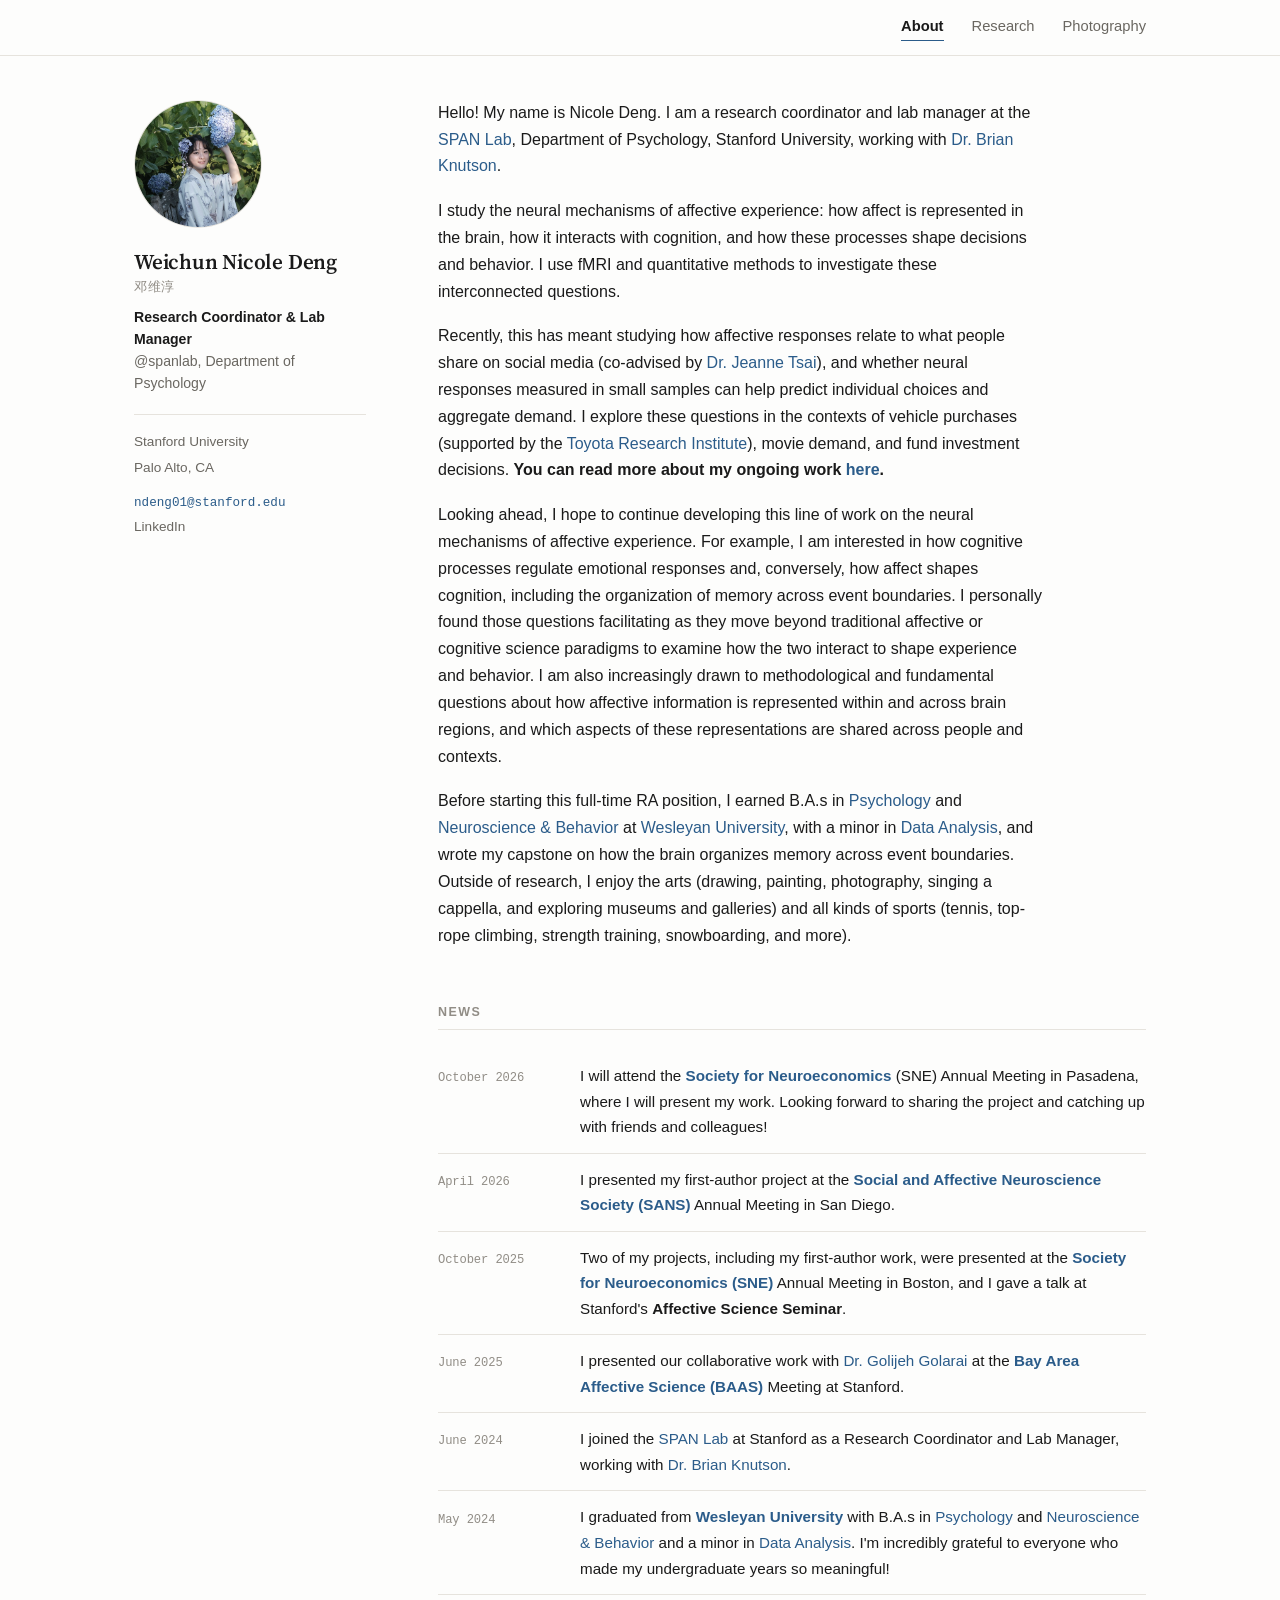
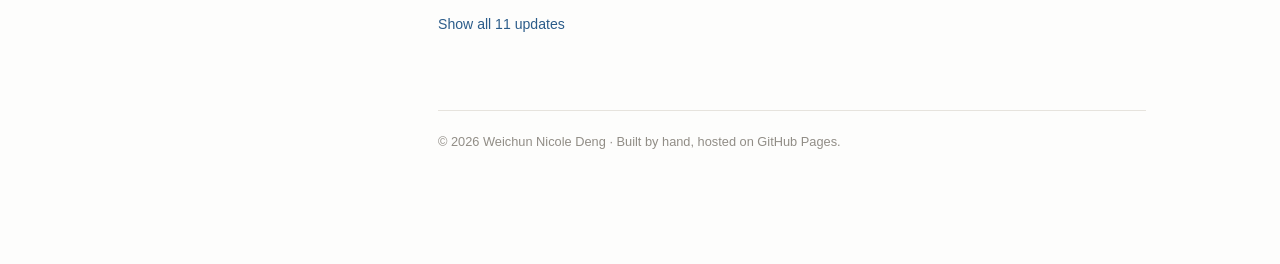
==== index.html @ aeb5d816 "sync content from Notion" ====
<!DOCTYPE html>
<html lang="en">
<head>
<meta charset="utf-8">
<meta name="viewport" content="width=device-width, initial-scale=1">
<title>Weichun Nicole Deng</title>
<meta name="description" content="Weichun Nicole Deng (邓维淳) — research coordinator at Stanford University, studying affect, emotion regulation, and neuroforecasting of real-world behavior.">
<meta name="author" content="Weichun Nicole Deng">
<meta property="og:type" content="profile">
<meta property="og:title" content="Weichun Nicole Deng">
<meta property="og:description" content="邓维淳 · Affective neuroscience · Stanford University">
<meta property="og:image" content="assets/og-image.png">
<meta name="twitter:card" content="summary_large_image">
<link rel="icon" href="assets/favicon.svg" type="image/svg+xml">
<link rel="preconnect" href="https://fonts.googleapis.com">
<link rel="preconnect" href="https://fonts.gstatic.com" crossorigin>
<link href="https://fonts.googleapis.com/css2?family=Source+Serif+4:ital,opsz,wght@0,8..60,400;0,8..60,600;1,8..60,400&display=swap" rel="stylesheet">
<link rel="stylesheet" href="assets/css/style.css">
<script type="application/ld+json">
{
  "@context": "https://schema.org",
  "@type": "Person",
  "name": "Weichun Nicole Deng",
  "alternateName": ["Nicole Deng", "邓维淳"],
  "jobTitle": "Research Coordinator & Lab Manager",
  "affiliation": {
    "@type": "Organization",
    "name": "SPAN Lab, Department of Psychology, Stanford University"
  },
  "alumniOf": { "@type": "CollegeOrUniversity", "name": "Wesleyan University" },
  "email": "ndeng01@stanford.edu",
  "sameAs": [
    "https://profiles.stanford.edu/weichun-deng",
    "https://www.linkedin.com/in/nicole-deng-7b87b3229/"
  ],
  "knowsAbout": ["Affective neuroscience", "fMRI", "Emotion regulation", "Neuroforecasting"]
}
</script>
</head>
<body data-page="about">
<a class="skip-link" href="#main">Skip to content</a>

<header class="topbar">
  <nav class="topbar-inner" id="topnav" aria-label="Main"></nav>
</header>

<div class="layout">
  <aside class="sidebar" id="sidebar"></aside>

  <main class="content" id="main">
    <section class="section">
      <p>
        Hello! My name is Nicole Deng. I am a research coordinator and lab manager at the
        <a href="https://spanlab.stanford.edu" target="_blank" rel="noopener">SPAN Lab</a>,
        Department of Psychology, Stanford University, working with
        <a href="https://stanford.edu/~knutson/" target="_blank" rel="noopener">Dr. Brian Knutson</a>.
      </p>
      <p>
        I study the neural mechanisms of affective experience: how affect is represented in the
        brain, how it interacts with cognition, and how these processes shape decisions and
        behavior. I use fMRI and quantitative methods to investigate these interconnected
        questions.
      </p>
      <p>
        Recently, this has meant studying how affective responses relate to what people share on
        social media (co-advised by
        <a href="https://psychology.stanford.edu/people/jeanne-l-tsai" target="_blank" rel="noopener">Dr. Jeanne Tsai</a>),
        and whether neural responses measured in small samples can help predict individual choices
        and aggregate demand. I explore these questions in the contexts of vehicle purchases
        (supported by the
        <a href="https://www.tri.global/our-work/human-centered-ai" target="_blank" rel="noopener">Toyota Research Institute</a>),
        movie demand, and fund investment decisions.
        <strong>You can read more about my ongoing work <a href="research.html">here</a>.</strong>
      </p>
      <p>
        Looking ahead, I hope to continue developing this line of work on the neural mechanisms of
        affective experience. For example, I am interested in how cognitive processes regulate
        emotional responses and, conversely, how affect shapes cognition, including the
        organization of memory across event boundaries. I personally found those questions
        facilitating as they move beyond traditional affective or cognitive science paradigms to
        examine how the two interact to shape experience and behavior. I am also increasingly
        drawn to methodological and fundamental questions about how affective information is
        represented within and across brain regions, and which aspects of these representations
        are shared across people and contexts.
      </p>
      <p>
        Before starting this full-time RA position, I earned B.A.s in
        <a href="https://www.wesleyan.edu/academics/departments/psychology/" target="_blank" rel="noopener">Psychology</a>
        and <a href="https://www.wesleyan.edu/nsb/" target="_blank" rel="noopener">Neuroscience &amp; Behavior</a>
        at <a href="https://www.wesleyan.edu" target="_blank" rel="noopener">Wesleyan University</a>, with a minor in
        <a href="https://www.wesleyan.edu/qac/data-analysis-minor.html" target="_blank" rel="noopener">Data Analysis</a>,
        and wrote my capstone on how the brain organizes memory across event boundaries. Outside
        of research, I enjoy the arts (drawing, painting, photography, singing a cappella, and
        exploring museums and galleries) and all kinds of sports (tennis, top-rope climbing,
        strength training, snowboarding, and more).
      </p>
    </section>

    <section class="section">
      <h2 class="section-heading">News</h2>
      <div id="news"></div>
    </section>

    <footer class="footer">
      <p>© <span id="year"></span> Weichun Nicole Deng · Built by hand, hosted on GitHub Pages.</p>
    </footer>
  </main>
</div>

<script src="data/site.js"></script>
<script src="data/news.js"></script>
<script src="assets/js/site.js"></script>
</body>
</html>
---- assets/css/style.css ----
/* ==========================================================================
   Weichun Nicole Deng — personal academic site
   Design tokens live in :root. Change --accent here and the whole site follows.
   ========================================================================== */

:root {
  --bg: #fdfdfc;
  --surface: #ffffff;
  --text: #1a1a1a;
  --muted: #6a6761;
  --faint: #918d86;
  --line: #e6e3dd;
  --line-strong: #d5d1c9;
  --accent: #2b5c8a;
  --accent-soft: #eaf1f8;
  --shadow: 0 1px 2px rgba(0, 0, 0, .04), 0 8px 24px rgba(0, 0, 0, .05);

  --serif: "Source Serif 4", Georgia, "Times New Roman", serif;
  --sans: -apple-system, BlinkMacSystemFont, "Segoe UI", "Helvetica Neue",
          "PingFang SC", "Hiragino Sans GB", Arial, sans-serif;
  --mono: ui-monospace, SFMono-Regular, "SF Mono", Menlo, monospace;

  --measure: 68ch;
  --radius: 6px;
}

@media (prefers-color-scheme: dark) {
  :root:not([data-theme="light"]) {
    --bg: #16171a;
    --surface: #1c1e22;
    --text: #e8e6e1;
    --muted: #a09c95;
    --faint: #7d7973;
    --line: #2c2f34;
    --line-strong: #3a3e44;
    --accent: #8fb8dd;
    --accent-soft: #1b242f;
    --shadow: 0 1px 2px rgba(0, 0, 0, .3), 0 8px 24px rgba(0, 0, 0, .25);
  }
}

:root[data-theme="dark"] {
  --bg: #16171a;
  --surface: #1c1e22;
  --text: #e8e6e1;
  --muted: #a09c95;
  --faint: #7d7973;
  --line: #2c2f34;
  --line-strong: #3a3e44;
  --accent: #8fb8dd;
  --accent-soft: #1b242f;
  --shadow: 0 1px 2px rgba(0, 0, 0, .3), 0 8px 24px rgba(0, 0, 0, .25);
}

/* --------------------------------------------------------------- base ---- */

*, *::before, *::after { box-sizing: border-box; }

/* 必须在所有 display 规则之前生效，否则 hidden 属性会被 .news-item{display:grid} 之类覆盖 */
[hidden] { display: none !important; }

body {
  margin: 0;
  background: var(--bg);
  color: var(--text);
  font-family: var(--sans);
  font-size: 16px;
  line-height: 1.68;
  -webkit-font-smoothing: antialiased;
  text-rendering: optimizeLegibility;
}

img { max-width: 100%; height: auto; display: block; }

a {
  color: var(--accent);
  text-decoration: none;
  border-bottom: 1px solid transparent;
  transition: border-color .15s ease, color .15s ease;
}
a:hover { border-bottom-color: currentColor; }

a:focus-visible,
button:focus-visible {
  outline: 2px solid var(--accent);
  outline-offset: 3px;
  border-radius: 2px;
}

h1, h2, h3, h4 {
  font-family: var(--serif);
  font-weight: 600;
  line-height: 1.25;
  letter-spacing: -.01em;
  color: var(--text);
}

p { margin: 0 0 1.1em; max-width: var(--measure); }
p:last-child { margin-bottom: 0; }

.skip-link {
  position: absolute;
  left: -9999px;
  top: 0;
  background: var(--surface);
  color: var(--text);
  padding: 10px 16px;
  z-index: 100;
  border: 1px solid var(--line-strong);
  border-radius: var(--radius);
}
.skip-link:focus { left: 12px; top: 12px; }

/* ------------------------------------------------------------- topbar ---- */

.topbar {
  position: sticky;
  top: 0;
  z-index: 20;
  background: var(--bg);
  border-bottom: 1px solid var(--line);
}

.topbar-inner {
  max-width: 1060px;
  margin: 0 auto;
  padding-block: 14px;
  padding-inline: 24px;
  display: flex;
  flex-wrap: wrap;
  justify-content: flex-end;
  gap: 2px 28px;
}

.topbar a {
  font-size: .92rem;
  color: var(--muted);
  border-bottom: 1px solid transparent;
  padding-bottom: 1px;
}
.topbar a:hover { color: var(--text); border-bottom-color: transparent; }
.topbar a[aria-current="page"] {
  color: var(--text);
  font-weight: 600;
  border-bottom-color: var(--accent);
}

/* ------------------------------------------------------------- layout ---- */

.layout {
  display: grid;
  grid-template-columns: 232px minmax(0, 1fr);
  gap: 72px;
  max-width: 1060px;
  margin: 0 auto;
  padding-block: 44px 112px;
  padding-inline: 24px;
}

.sidebar {
  position: sticky;
  top: 80px;
  align-self: start;
}

.content { min-width: 0; }

/* ------------------------------------------------------------ sidebar ---- */

.portrait {
  width: 128px;
  height: 128px;
  border-radius: 50%;
  object-fit: cover;
  border: 1px solid var(--line);
  margin-bottom: 20px;
  background: var(--accent-soft);
}

.sidebar-name {
  font-family: var(--serif);
  font-size: 1.32rem;
  font-weight: 600;
  margin: 0 0 12px;
  line-height: 1.3;
}

.sidebar-name-alt {
  display: block;
  font-family: var(--sans);
  font-size: .82rem;
  font-weight: 400;
  color: var(--faint);
  margin-top: 3px;
  letter-spacing: .04em;
}

.sidebar-role {
  font-size: .88rem;
  color: var(--muted);
  line-height: 1.55;
  margin: 0 0 20px;
}
.sidebar-role strong { font-weight: 600; color: var(--text); }
.sidebar-role a { color: var(--muted); }
.sidebar-role a:hover { color: var(--accent); }

.sidebar-meta {
  border-top: 1px solid var(--line);
  padding-top: 16px;
  display: flex;
  flex-direction: column;
  gap: 3px;
  font-size: .85rem;
  color: var(--muted);
}
.sidebar-meta p { margin: 0; max-width: none; }
.sidebar-school a { color: var(--muted); }
.sidebar-school a:hover { color: var(--accent); }

.sidebar-email {
  font-family: var(--mono);
  font-size: .79rem;
  word-break: break-all;
}
.sidebar-meta .sidebar-email { margin-top: 9px; }

.sidebar-links {
  display: flex;
  flex-wrap: wrap;
  gap: 4px 14px;
}
.sidebar-links a { color: var(--muted); }
.sidebar-links a:hover { color: var(--accent); }

/* ------------------------------------------------------------ content ---- */

.page-title {
  font-size: 1.9rem;
  margin: 0 0 6px;
}

.page-intro {
  color: var(--muted);
  font-size: .96rem;
  margin-bottom: 40px;
  max-width: var(--measure);
}

.section {
  margin-bottom: 56px;
}
.section:last-child { margin-bottom: 0; }

.section-heading {
  font-size: .78rem;
  font-family: var(--sans);
  font-weight: 600;
  letter-spacing: .12em;
  text-transform: uppercase;
  color: var(--faint);
  margin: 0 0 20px;
  padding-bottom: 8px;
  border-bottom: 1px solid var(--line);
}

.lede {
  font-family: var(--serif);
  font-size: 1.16rem;
  line-height: 1.62;
}

/* --------------------------------------------------------------- news ---- */

.news-list { list-style: none; margin: 0; padding: 0; }

.news-item {
  display: grid;
  grid-template-columns: 124px 1fr;
  gap: 18px;
  padding: 13px 0;
  border-bottom: 1px solid var(--line);
  font-size: .95rem;
}
.news-item:last-child { border-bottom: none; }

.news-date {
  font-family: var(--mono);
  font-size: .76rem;
  letter-spacing: -.01em;
  color: var(--faint);
  padding-top: .42em;
  white-space: nowrap;
}

.news-text { margin: 0; max-width: none; }

.news-toggle {
  margin-top: 18px;
  background: none;
  border: none;
  padding: 0;
  font: inherit;
  font-size: .88rem;
  color: var(--accent);
  cursor: pointer;
}
.news-toggle:hover { text-decoration: underline; }

/* ----------------------------------------------------------- research ---- */

/* 研究框架图：白底线稿，深色模式下也保持白底并稍微压一点亮度 */
.framework {
  margin: 0 0 48px;
}
.framework img {
  width: 100%;
  background: #fff;
  border: 1px solid var(--line);
  border-radius: var(--radius);
  padding: 12px;
}
.framework figcaption {
  font-size: .8rem;
  color: var(--faint);
  margin-top: 8px;
}
@media (prefers-color-scheme: dark) {
  :root:not([data-theme="light"]) .framework img { filter: brightness(.9); }
}
:root[data-theme="dark"] .framework img { filter: brightness(.9); }

.theme-heading {
  display: flex;
  align-items: baseline;
  gap: 12px;
  font-family: var(--serif);
  font-size: 1.45rem;
  font-weight: 600;
  letter-spacing: -.01em;
  color: var(--text);
  margin: 0 0 12px;
  padding-bottom: 12px;
  border-bottom: 1px solid var(--line-strong);
}

.theme-num {
  flex: none;
  min-width: 1.5em;
  font-weight: 600;
  letter-spacing: .02em;
}

.theme-title { flex: 1 1 auto; }

.theme {
  margin-bottom: 52px;
}
.theme:last-child { margin-bottom: 0; }

.theme-blurb {
  color: var(--muted);
  font-size: .93rem;
  margin: 0 0 28px;
}

.theme-note {
  font-size: .95rem;
  margin-bottom: 1.1em;
}
.theme-note:last-of-type { margin-bottom: 0; }

.project {
  padding-bottom: 34px;
  margin-bottom: 34px;
  border-bottom: 1px solid var(--line);
}
.project:last-child { border-bottom: none; margin-bottom: 0; padding-bottom: 0; }

.project-head {
  display: flex;
  align-items: baseline;
  flex-wrap: wrap;
  gap: 10px;
  margin-bottom: 6px;
}

.project-title {
  font-size: 1.2rem;
  margin: 0;
}

.status {
  font-size: .7rem;
  font-weight: 600;
  letter-spacing: .06em;
  text-transform: uppercase;
  color: var(--accent);
  background: var(--accent-soft);
  border-radius: 100px;
  padding: 3px 10px;
  white-space: nowrap;
}

.project-question {
  font-family: var(--serif);
  font-size: 1.02rem;
  font-style: italic;
  color: var(--muted);
  margin: 0 0 14px;
  max-width: var(--measure);
}

.project-body { font-size: .95rem; }

.project-figure {
  margin: 18px 0 0;
}
.project-figure img {
  border: 1px solid var(--line);
  border-radius: var(--radius);
  width: 100%;
}
.project-figure figcaption {
  font-size: .8rem;
  color: var(--faint);
  margin-top: 8px;
}

.tags {
  display: flex;
  flex-wrap: wrap;
  gap: 6px;
  margin-top: 16px;
  list-style: none;
  padding: 0;
}

.tag {
  font-size: .74rem;
  font-family: var(--mono);
  color: var(--muted);
  border: 1px solid var(--line-strong);
  border-radius: 100px;
  padding: 2px 9px;
  white-space: nowrap;
}

.project-links {
  margin-top: 14px;
  display: flex;
  flex-wrap: wrap;
  gap: 16px;
  font-size: .88rem;
}

/* ------------------------------------------------------- publications ---- */

.pub-list { list-style: none; margin: 0; padding: 0; }

.pub {
  padding: 0 0 20px;
  margin-bottom: 20px;
  border-bottom: 1px solid var(--line);
  font-size: .95rem;
}
.pub:last-child { border-bottom: none; margin-bottom: 0; padding-bottom: 0; }

.pub-title {
  font-family: var(--serif);
  font-size: 1.04rem;
  font-weight: 600;
  margin: 0 0 4px;
  line-height: 1.4;
}

.pub-authors { margin: 0 0 3px; color: var(--text); max-width: none; }
.pub-authors .me { font-weight: 700; }

.pub-venue {
  margin: 0;
  color: var(--muted);
  font-size: .9rem;
  font-style: italic;
  max-width: none;
}

.pub-links {
  margin-top: 9px;
  display: flex;
  flex-wrap: wrap;
  gap: 14px;
  font-size: .85rem;
}

/* -------------------------------------------------------- photography ---- */

.filters {
  display: flex;
  flex-wrap: wrap;
  gap: 8px;
  margin-bottom: 28px;
}

.filter {
  font: inherit;
  font-size: .85rem;
  color: var(--muted);
  background: transparent;
  border: 1px solid var(--line-strong);
  border-radius: 100px;
  padding: 4px 14px;
  cursor: pointer;
  transition: all .15s ease;
}
.filter:hover { color: var(--text); border-color: var(--text); }
.filter[aria-pressed="true"] {
  background: var(--text);
  border-color: var(--text);
  color: var(--bg);
}

/* 瀑布流：栏由 JS 分配（按顺序放进最矮的一栏），所以时间从左往右读 */
.photo-grid {
  display: flex;
  gap: 20px;
  align-items: flex-start;
}

.photo-col {
  flex: 1 1 0;
  min-width: 0;
  display: flex;
  flex-direction: column;
  gap: 26px;
}

.photo {
  margin: 0;
}

.photo-cell {
  display: block;
  width: 100%;
  padding: 0;
  border: none;
  background: var(--accent-soft);
  border-radius: 2px;
  overflow: hidden;
  cursor: zoom-in;
}

.photo-cell img {
  width: 100%;
  height: auto;
  transition: opacity .25s ease;
}
.photo-cell:hover img { opacity: .88; }

.photo-caption {
  margin-top: 8px;
  font-size: .82rem;
  line-height: 1.45;
}

.photo-title {
  display: block;
  font-family: var(--serif);
  font-style: italic;
  font-size: .92rem;
  color: var(--text);
}

.photo-place {
  display: block;
  color: var(--muted);
}

.photo-empty {
  color: var(--faint);
  font-size: .9rem;
  padding: 32px 0;
}

/* placeholder tiles until real photos land */
.photo-cell.is-placeholder {
  display: grid;
  place-items: center;
  aspect-ratio: 4 / 3;
  border: 1px dashed var(--line-strong);
  background: transparent;
  cursor: default;
  color: var(--faint);
  font-size: .76rem;
  font-family: var(--mono);
}
.is-placeholder + .photo-caption { color: var(--faint); }
.is-placeholder + .photo-caption .photo-title { color: var(--faint); }

/* ----------------------------------------------------------- lightbox ---- */

.lightbox {
  position: fixed;
  inset: 0;
  background: rgba(12, 12, 14, .94);
  display: grid;
  grid-template-rows: 1fr auto;
  place-items: center;
  z-index: 50;
  padding: 24px;
}

.lightbox img {
  max-width: min(100%, 1200px);
  max-height: 82vh;
  object-fit: contain;
  border-radius: 2px;
}

.lightbox-caption {
  color: #cfccc6;
  font-size: .85rem;
  text-align: center;
  padding-top: 16px;
  max-width: 60ch;
}

.lightbox-btn {
  position: absolute;
  background: rgba(255, 255, 255, .1);
  border: none;
  color: #fff;
  width: 44px;
  height: 44px;
  border-radius: 50%;
  font-size: 1.2rem;
  cursor: pointer;
  display: grid;
  place-items: center;
  transition: background .15s ease;
}
.lightbox-btn:hover { background: rgba(255, 255, 255, .22); }
.lightbox-close { top: 18px; right: 18px; }
.lightbox-prev { left: 18px; top: 50%; transform: translateY(-50%); }
.lightbox-next { right: 18px; top: 50%; transform: translateY(-50%); }

/* --------------------------------------------------------------- misc ---- */

.callout {
  border-left: 2px solid var(--accent);
  background: var(--accent-soft);
  padding: 14px 18px;
  border-radius: 0 var(--radius) var(--radius) 0;
  font-size: .88rem;
  color: var(--muted);
  margin-bottom: 32px;
  max-width: var(--measure);
}
.callout strong { color: var(--text); }

.footer {
  margin-top: 72px;
  padding-top: 20px;
  border-top: 1px solid var(--line);
  font-size: .8rem;
  color: var(--faint);
}

.error-page {
  max-width: 520px;
  margin: 0 auto;
  padding: 18vh 24px;
  text-align: center;
}

/* ------------------------------------------------------------ responsive - */

@media (max-width: 860px) {
  .theme-heading { font-size: 1.3rem; }

  .topbar-inner { justify-content: flex-start; }

  .layout {
    grid-template-columns: 1fr;
    gap: 40px;
    padding-block: 40px 72px;
  }

  .sidebar {
    position: static;
    display: grid;
    grid-template-columns: 88px 1fr;
    gap: 0 20px;
    align-items: start;
  }

  .portrait {
    width: 88px;
    height: 88px;
    margin-bottom: 0;
    grid-row: span 3;
  }

  .sidebar-name { font-size: 1.24rem; }
  .sidebar-role { margin-bottom: 14px; }

  .sidebar-meta {
    grid-column: 1 / -1;
    border-top: none;
    padding-top: 12px;
  }

  .photo-grid { gap: 16px; }
  .page-title { font-size: 1.68rem; }
}

@media (max-width: 520px) {
  /* 手机上日期单独占一行，正文才有足够宽度 */
  .news-item { grid-template-columns: 1fr; gap: 3px; }
  .news-date { padding-top: 0; }
  .lightbox-prev { left: 8px; }
  .lightbox-next { right: 8px; }
}

@media (prefers-reduced-motion: reduce) {
  *, *::before, *::after {
    animation-duration: .01ms !important;
    transition-duration: .01ms !important;
  }
}

@media print {
  .topbar, .filters, .news-toggle { display: none; }
  .layout { display: block; max-width: none; }
}
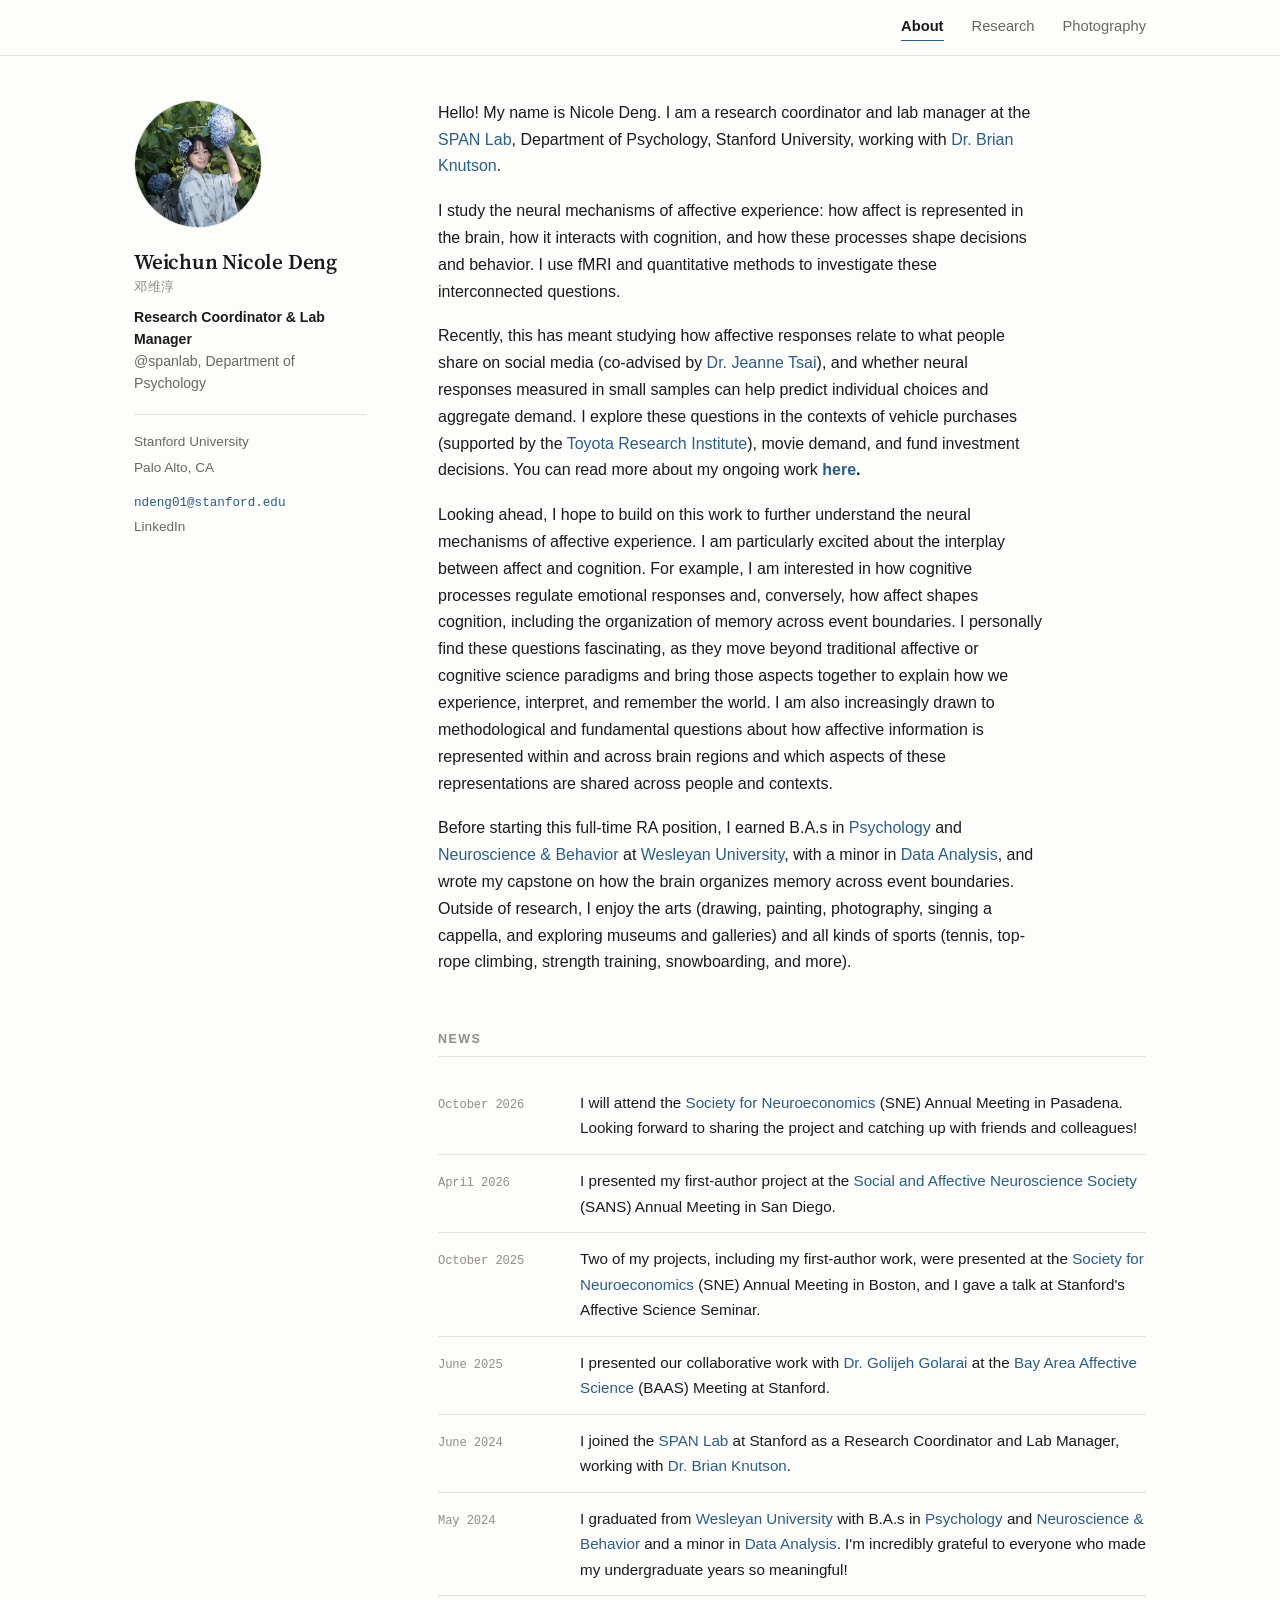
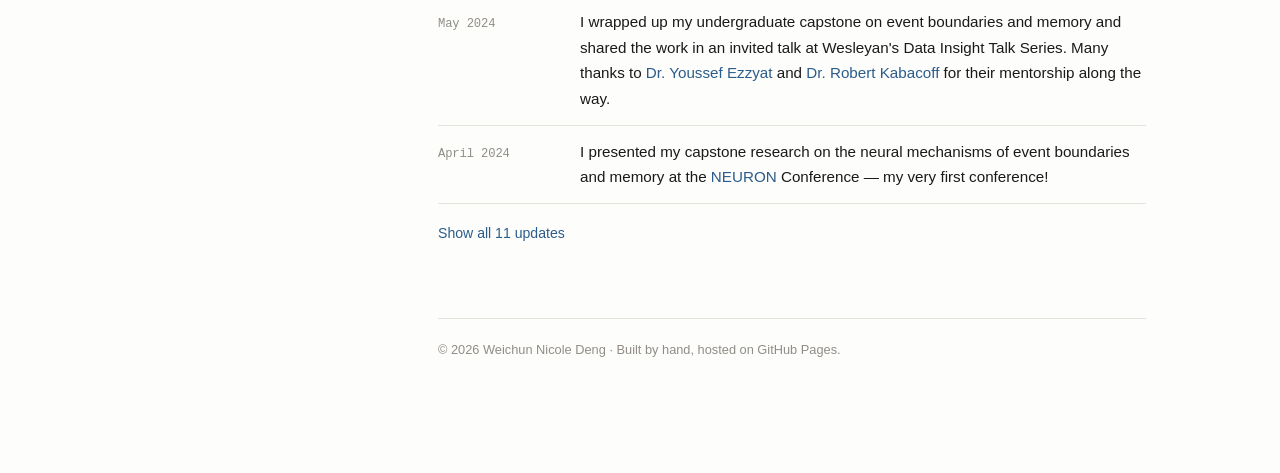
==== commit 89fef0dc: "sync content from Notion" ====
--- a/index.html
+++ b/index.html
@@ -69,19 +69,20 @@
         and aggregate demand. I explore these questions in the contexts of vehicle purchases
         (supported by the
         <a href="https://www.tri.global/our-work/human-centered-ai" target="_blank" rel="noopener">Toyota Research Institute</a>),
-        movie demand, and fund investment decisions.
-        <strong>You can read more about my ongoing work <a href="research.html">here</a>.</strong>
+        movie demand, and fund investment decisions. You can read more about my ongoing work
+        <strong><a href="research.html">here</a>.</strong>
       </p>
       <p>
-        Looking ahead, I hope to continue developing this line of work on the neural mechanisms of
-        affective experience. For example, I am interested in how cognitive processes regulate
-        emotional responses and, conversely, how affect shapes cognition, including the
-        organization of memory across event boundaries. I personally found those questions
-        facilitating as they move beyond traditional affective or cognitive science paradigms to
-        examine how the two interact to shape experience and behavior. I am also increasingly
-        drawn to methodological and fundamental questions about how affective information is
-        represented within and across brain regions, and which aspects of these representations
-        are shared across people and contexts.
+        Looking ahead, I hope to build on this work to further understand the neural mechanisms of
+        affective experience. I am particularly excited about the interplay between affect and
+        cognition. For example, I am interested in how cognitive processes regulate emotional
+        responses and, conversely, how affect shapes cognition, including the organization of
+        memory across event boundaries. I personally find these questions fascinating, as they
+        move beyond traditional affective or cognitive science paradigms and bring those aspects
+        together to explain how we experience, interpret, and remember the world. I am also
+        increasingly drawn to methodological and fundamental questions about how affective
+        information is represented within and across brain regions and which aspects of these
+        representations are shared across people and contexts.
       </p>
       <p>
         Before starting this full-time RA position, I earned B.A.s in
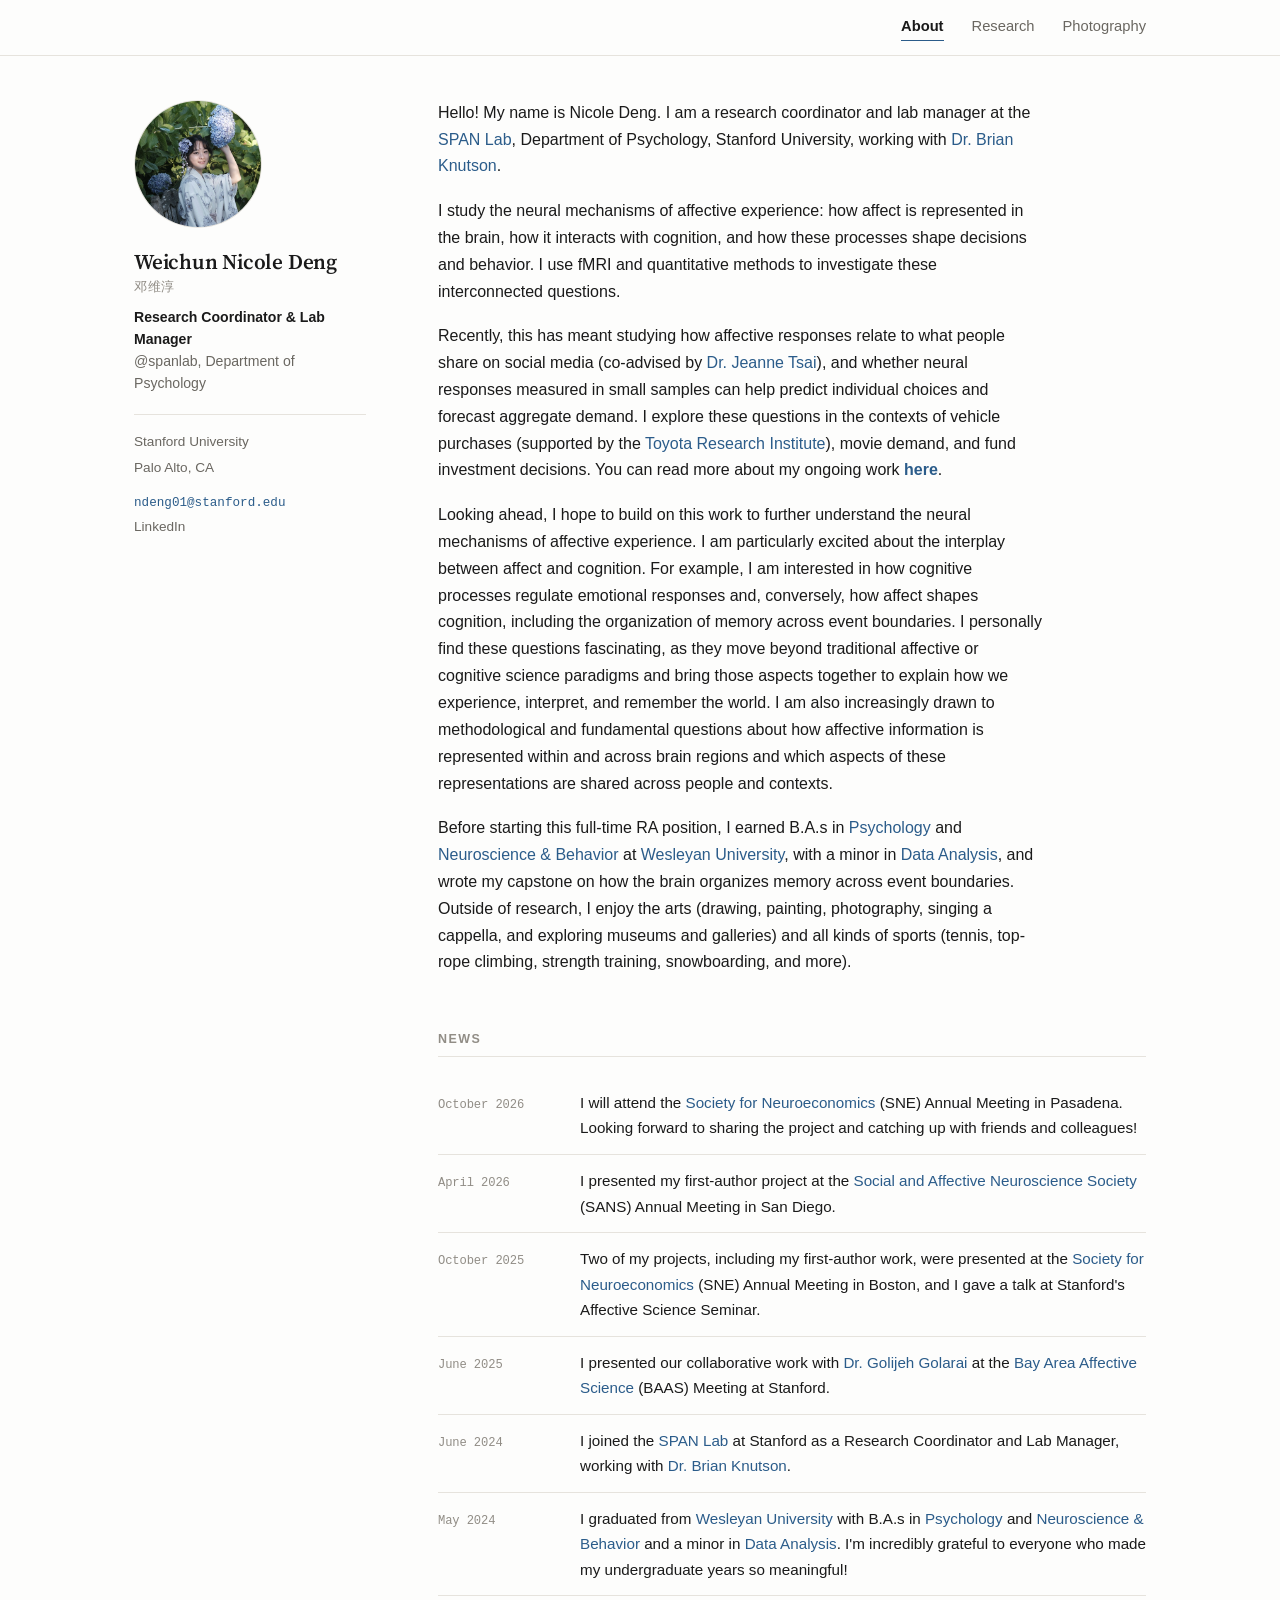
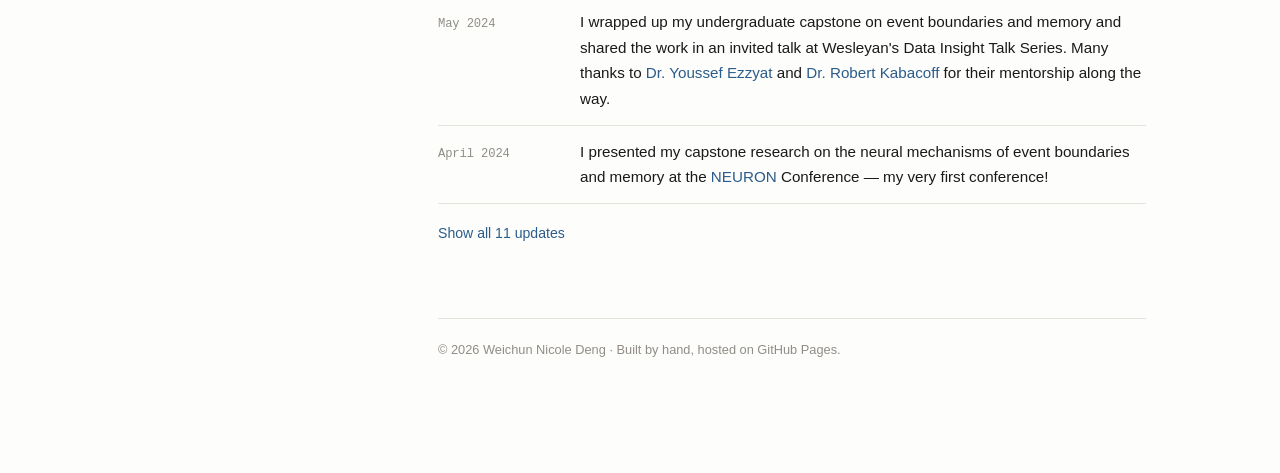
==== commit 0ac875fa: "sync research + about from Notion" ====
--- a/index.html
+++ b/index.html
@@ -66,11 +66,11 @@
         social media (co-advised by
         <a href="https://psychology.stanford.edu/people/jeanne-l-tsai" target="_blank" rel="noopener">Dr. Jeanne Tsai</a>),
         and whether neural responses measured in small samples can help predict individual choices
-        and aggregate demand. I explore these questions in the contexts of vehicle purchases
-        (supported by the
+        and forecast aggregate demand. I explore these questions in the contexts of vehicle
+        purchases (supported by the
         <a href="https://www.tri.global/our-work/human-centered-ai" target="_blank" rel="noopener">Toyota Research Institute</a>),
         movie demand, and fund investment decisions. You can read more about my ongoing work
-        <strong><a href="research.html">here</a>.</strong>
+        <a href="research.html"><strong>here</strong></a>.
       </p>
       <p>
         Looking ahead, I hope to build on this work to further understand the neural mechanisms of
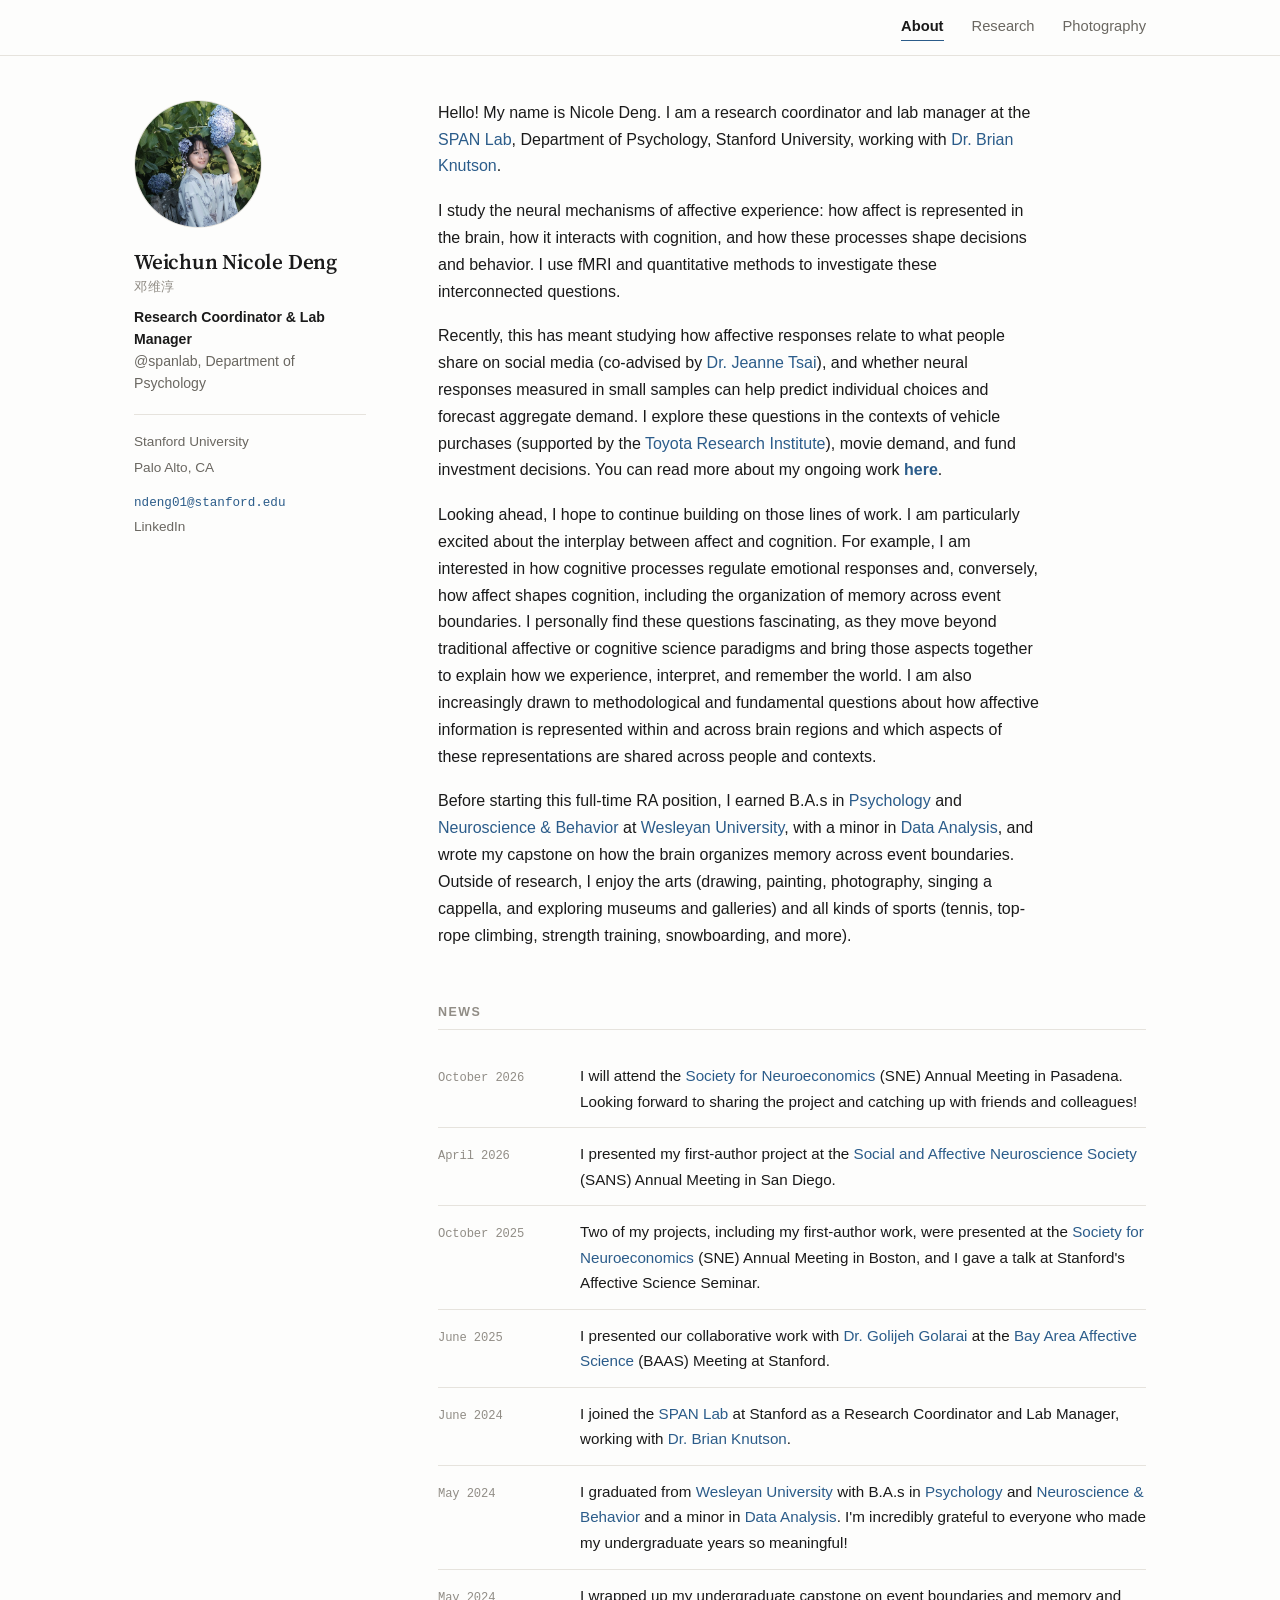
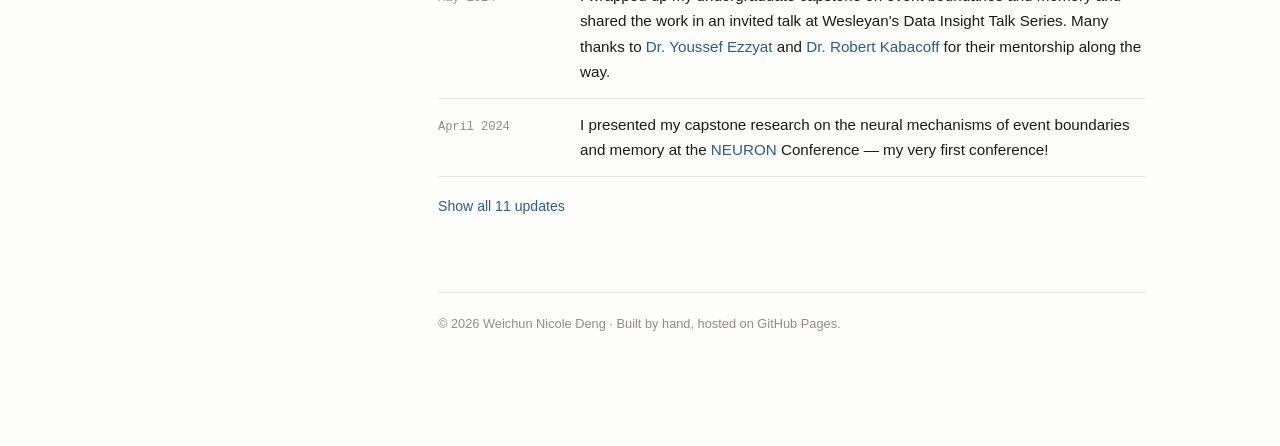
==== commit 7fe60de5: "update about paragraph 4 + new framework figure" ====
--- a/index.html
+++ b/index.html
@@ -73,9 +73,9 @@
         <a href="research.html"><strong>here</strong></a>.
       </p>
       <p>
-        Looking ahead, I hope to build on this work to further understand the neural mechanisms of
-        affective experience. I am particularly excited about the interplay between affect and
-        cognition. For example, I am interested in how cognitive processes regulate emotional
+        Looking ahead, I hope to continue building on those lines of work. I am particularly
+        excited about the interplay between affect and cognition. For example, I am interested in
+        how cognitive processes regulate emotional
         responses and, conversely, how affect shapes cognition, including the organization of
         memory across event boundaries. I personally find these questions fascinating, as they
         move beyond traditional affective or cognitive science paradigms and bring those aspects
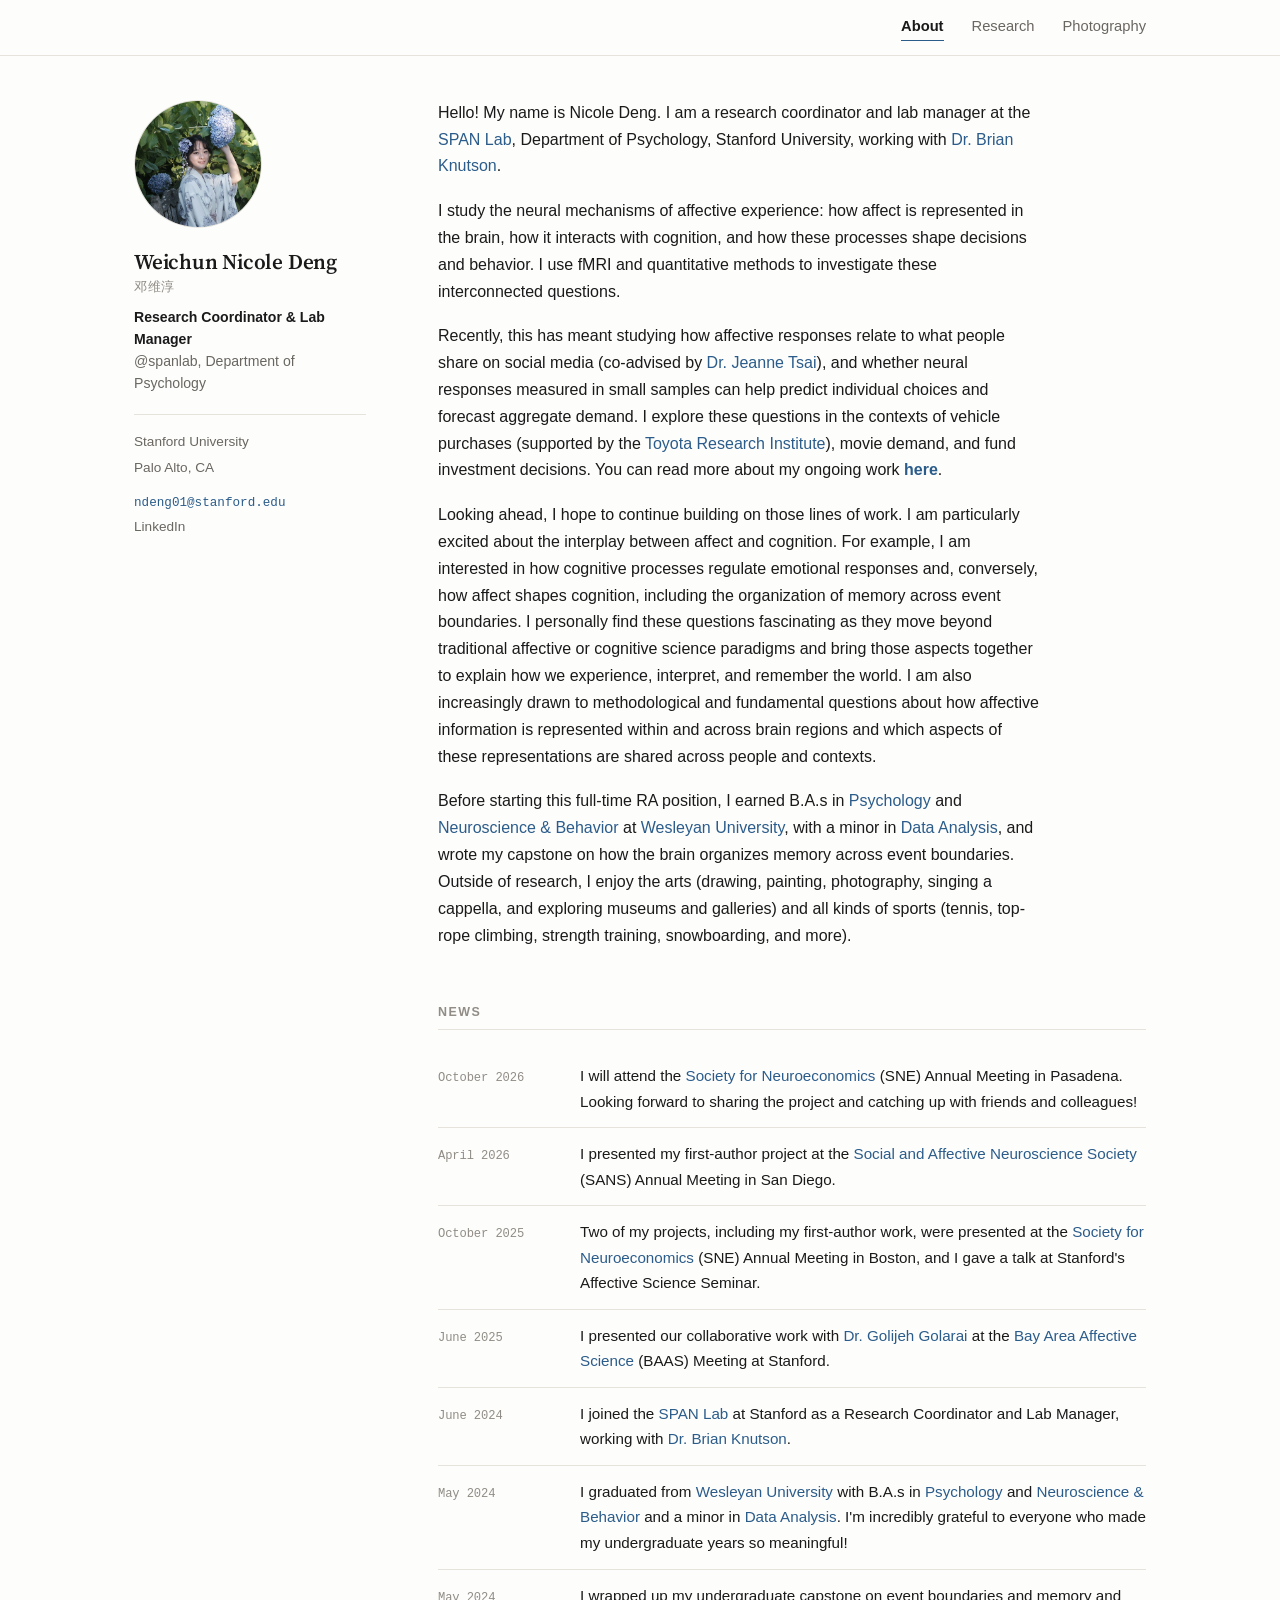
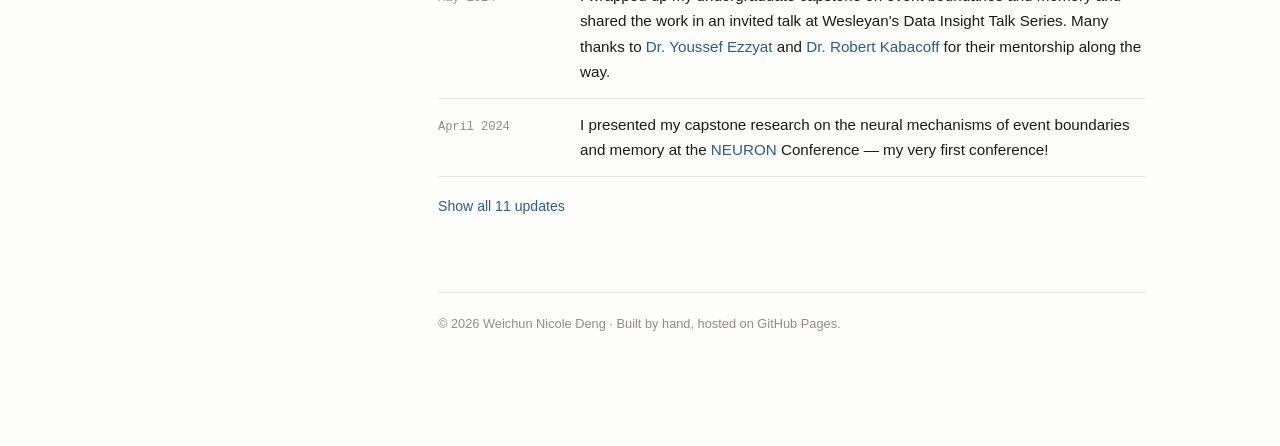
==== commit a1321d28: "sync content from Notion" ====
--- a/index.html
+++ b/index.html
@@ -77,7 +77,7 @@
         excited about the interplay between affect and cognition. For example, I am interested in
         how cognitive processes regulate emotional
         responses and, conversely, how affect shapes cognition, including the organization of
-        memory across event boundaries. I personally find these questions fascinating, as they
+        memory across event boundaries. I personally find these questions fascinating as they
         move beyond traditional affective or cognitive science paradigms and bring those aspects
         together to explain how we experience, interpret, and remember the world. I am also
         increasingly drawn to methodological and fundamental questions about how affective
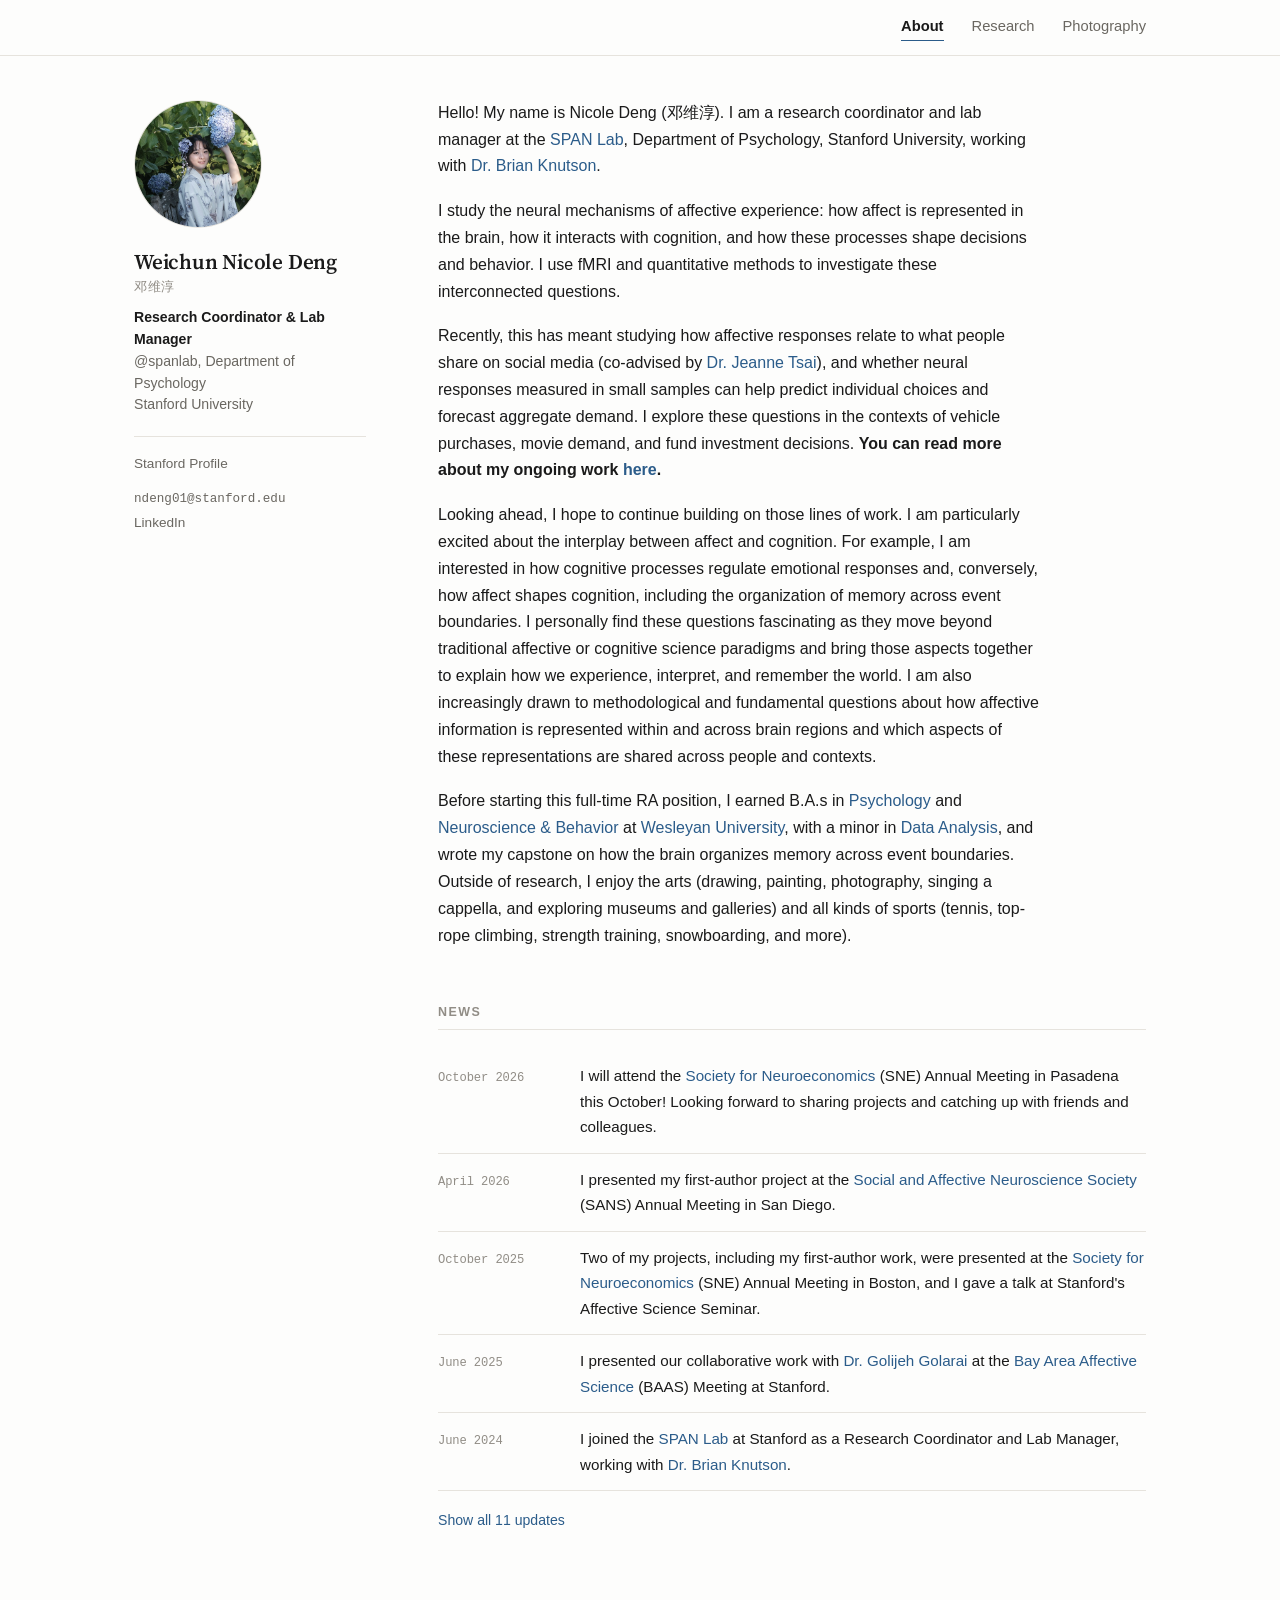
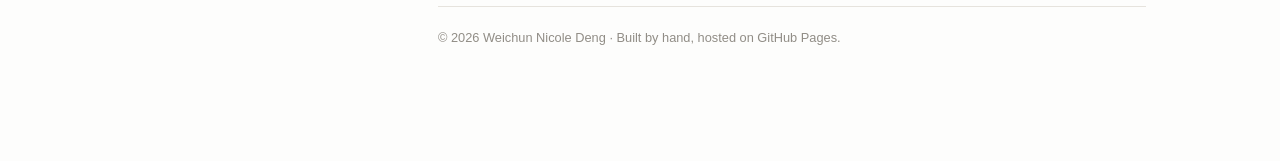
==== commit e4ff55d0: "sync from Notion" ====
--- a/index.html
+++ b/index.html
@@ -11,6 +11,8 @@
 <meta property="og:description" content="邓维淳 · Affective neuroscience · Stanford University">
 <meta property="og:image" content="assets/og-image.png">
 <meta name="twitter:card" content="summary_large_image">
+<link rel="canonical" href="https://nicoled123.github.io/">
+<meta property="og:url" content="https://nicoled123.github.io/">
 <link rel="icon" href="assets/favicon.svg" type="image/svg+xml">
 <link rel="preconnect" href="https://fonts.googleapis.com">
 <link rel="preconnect" href="https://fonts.gstatic.com" crossorigin>
@@ -21,7 +23,9 @@
   "@context": "https://schema.org",
   "@type": "Person",
   "name": "Weichun Nicole Deng",
-  "alternateName": ["Nicole Deng", "邓维淳"],
+  "alternateName": ["Nicole Deng", "Weichun Deng", "邓维淳", "Deng Weichun"],
+  "url": "https://nicoled123.github.io/",
+  "image": "https://nicoled123.github.io/assets/img/profile.jpg",
   "jobTitle": "Research Coordinator & Lab Manager",
   "affiliation": {
     "@type": "Organization",
@@ -50,7 +54,7 @@
   <main class="content" id="main">
     <section class="section">
       <p>
-        Hello! My name is Nicole Deng. I am a research coordinator and lab manager at the
+        Hello! My name is Nicole Deng (邓维淳). I am a research coordinator and lab manager at the
         <a href="https://spanlab.stanford.edu" target="_blank" rel="noopener">SPAN Lab</a>,
         Department of Psychology, Stanford University, working with
         <a href="https://stanford.edu/~knutson/" target="_blank" rel="noopener">Dr. Brian Knutson</a>.
@@ -67,10 +71,8 @@
         <a href="https://psychology.stanford.edu/people/jeanne-l-tsai" target="_blank" rel="noopener">Dr. Jeanne Tsai</a>),
         and whether neural responses measured in small samples can help predict individual choices
         and forecast aggregate demand. I explore these questions in the contexts of vehicle
-        purchases (supported by the
-        <a href="https://www.tri.global/our-work/human-centered-ai" target="_blank" rel="noopener">Toyota Research Institute</a>),
-        movie demand, and fund investment decisions. You can read more about my ongoing work
-        <a href="research.html"><strong>here</strong></a>.
+        purchases, movie demand, and fund investment decisions.
+        <strong>You can read more about my ongoing work <a href="research.html">here</a>.</strong>
       </p>
       <p>
         Looking ahead, I hope to continue building on those lines of work. I am particularly
--- a/assets/css/style.css
+++ b/assets/css/style.css
@@ -223,6 +223,9 @@
   font-size: .79rem;
   word-break: break-all;
 }
+/* 分隔线以下三个链接颜色统一 */
+.sidebar-email a { color: var(--muted); }
+.sidebar-email a:hover { color: var(--accent); }
 .sidebar-meta .sidebar-email { margin-top: 9px; }
 
 .sidebar-links {
@@ -330,6 +333,7 @@
 }
 :root[data-theme="dark"] .framework img { filter: brightness(.9); }
 
+/* 四个主题是可折叠的 <details>，summary 是唯一带分隔线的层级 */
 .theme-heading {
   display: flex;
   align-items: baseline;
@@ -339,10 +343,34 @@
   font-weight: 600;
   letter-spacing: -.01em;
   color: var(--text);
-  margin: 0 0 12px;
+  margin: 0;
   padding-bottom: 12px;
   border-bottom: 1px solid var(--line-strong);
-}
+  cursor: pointer;
+  list-style: none;
+  transition: color .15s ease;
+}
+.theme-heading::-webkit-details-marker { display: none; }
+.theme-heading:hover { color: var(--accent); }
+.theme-heading:focus-visible {
+  outline: 2px solid var(--accent);
+  outline-offset: 4px;
+  border-radius: 2px;
+}
+
+/* 右侧 +/− 指示器 */
+.theme-heading::after {
+  content: "+";
+  flex: none;
+  font-family: var(--sans);
+  font-size: 1.15rem;
+  font-weight: 400;
+  line-height: 1;
+  color: var(--faint);
+  padding-left: 16px;
+}
+.theme[open] > .theme-heading::after { content: "\2212"; }
+.theme-heading:hover::after { color: var(--accent); }
 
 .theme-num {
   flex: none;
@@ -353,8 +381,12 @@
 
 .theme-title { flex: 1 1 auto; }
 
+.theme-body {
+  padding-top: 24px;
+}
+
 .theme {
-  margin-bottom: 52px;
+  margin-bottom: 28px;
 }
 .theme:last-child { margin-bottom: 0; }
 
@@ -370,12 +402,11 @@
 }
 .theme-note:last-of-type { margin-bottom: 0; }
 
+/* 项目卡之间不再画线——分隔线只留给四个主题 */
 .project {
-  padding-bottom: 34px;
-  margin-bottom: 34px;
-  border-bottom: 1px solid var(--line);
-}
-.project:last-child { border-bottom: none; margin-bottom: 0; padding-bottom: 0; }
+  margin-bottom: 38px;
+}
+.project:last-child { margin-bottom: 0; }
 
 .project-head {
   display: flex;
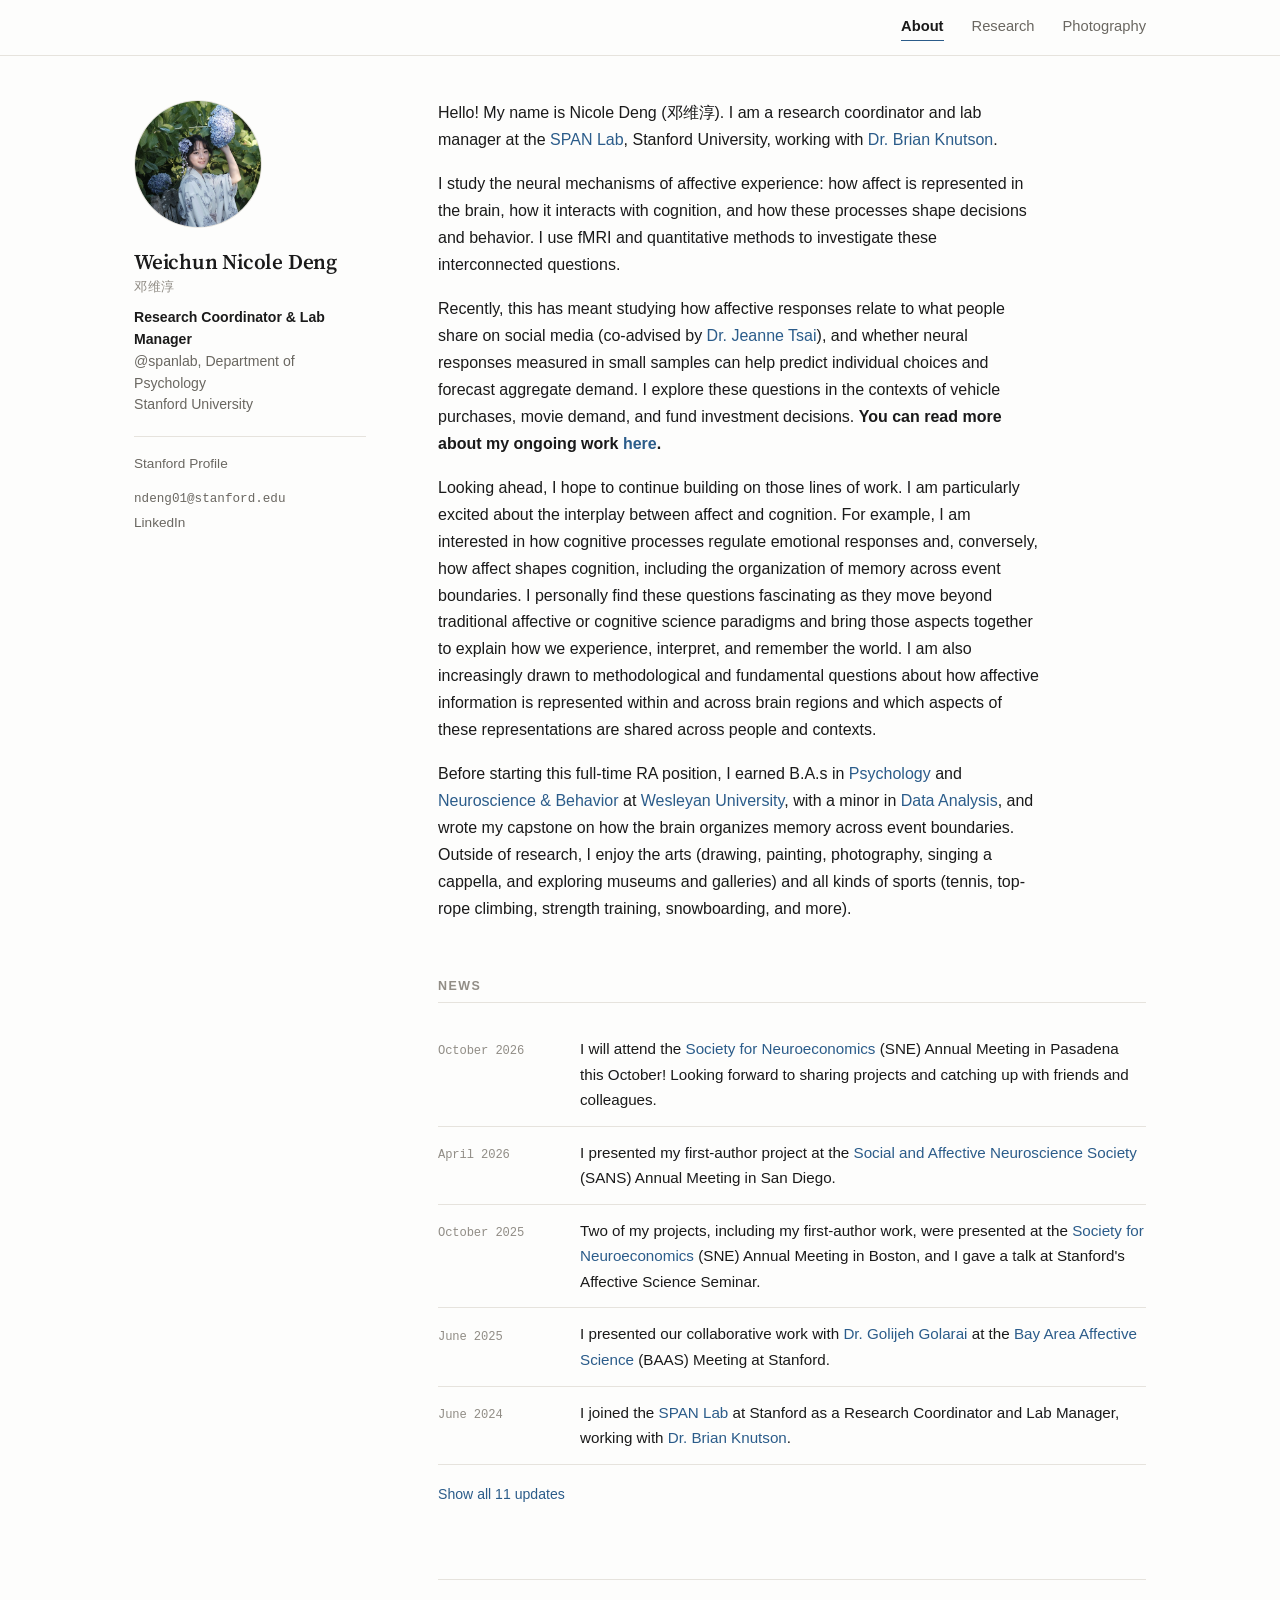
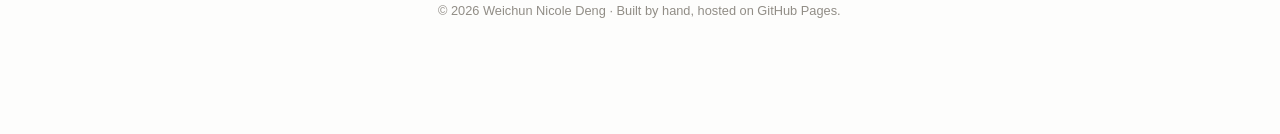
==== commit 6e14339a: "Research: note under framework caption; About: drop department Sync from Notion (2026-09-30): Hammin" ====
--- a/index.html
+++ b/index.html
@@ -56,7 +56,7 @@
       <p>
         Hello! My name is Nicole Deng (邓维淳). I am a research coordinator and lab manager at the
         <a href="https://spanlab.stanford.edu" target="_blank" rel="noopener">SPAN Lab</a>,
-        Department of Psychology, Stanford University, working with
+        Stanford University, working with
         <a href="https://stanford.edu/~knutson/" target="_blank" rel="noopener">Dr. Brian Knutson</a>.
       </p>
       <p>
--- a/assets/css/style.css
+++ b/assets/css/style.css
@@ -328,6 +328,9 @@
   color: var(--faint);
   margin-top: 8px;
 }
+/* 图注 + 后面的说明段落：同一字号、同一颜色；82ch ≈ 正文栏宽 */
+.framework figcaption p { margin: 0 0 .75em; max-width: 82ch; }
+.framework figcaption p:last-child { margin-bottom: 0; }
 @media (prefers-color-scheme: dark) {
   :root:not([data-theme="light"]) .framework img { filter: brightness(.9); }
 }
